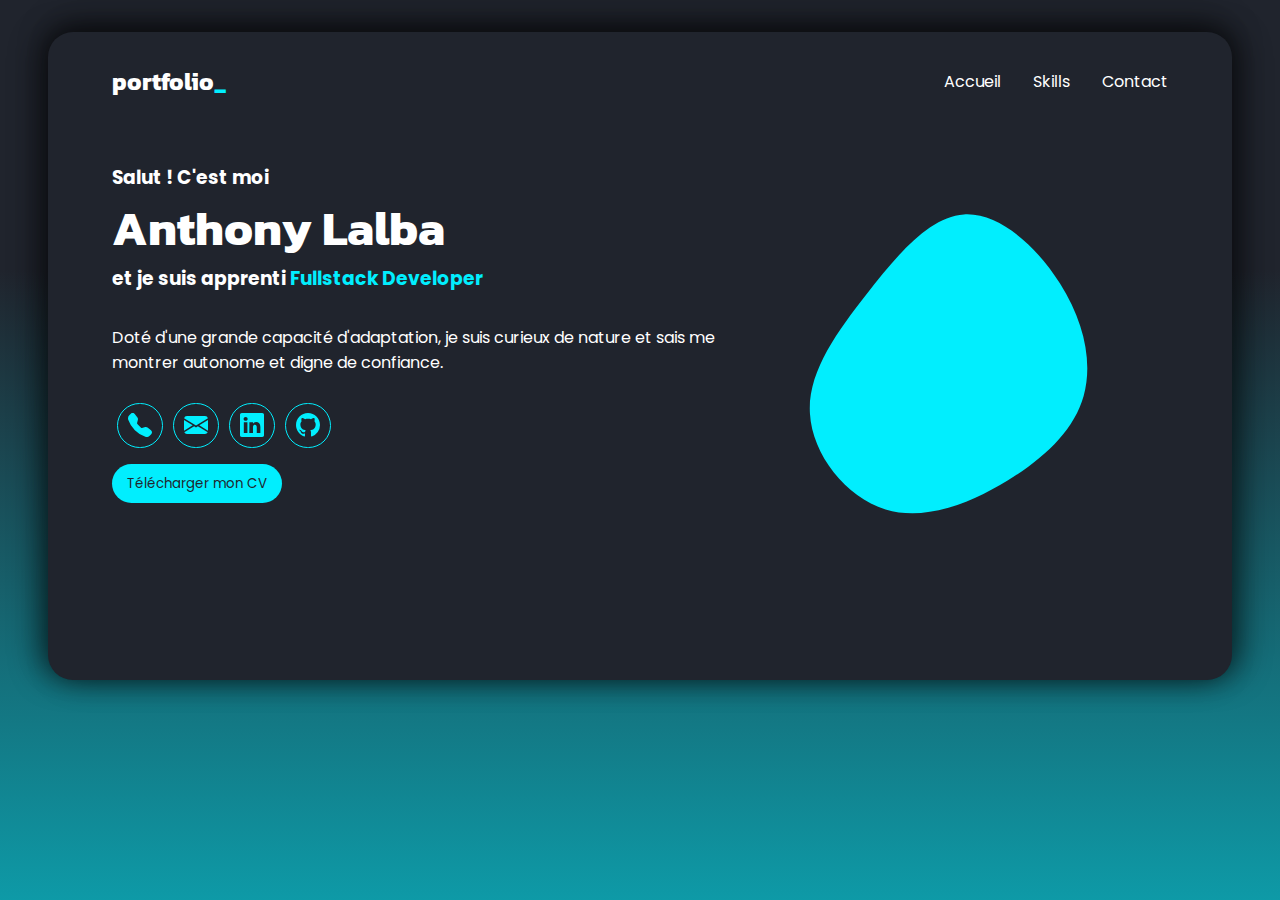
==== index.html @ c6c6afba "Suite" ====
<!DOCTYPE html>
<html lang="fr">

<head>
  <meta charset="utf-8" />
  <meta name="viewport" content="width=device-width, initial-scale=1, shrink-to-fit=no" />
  <title>Anthony Lalba</title>
  <meta name="keywords" content="Anthony Lalba, Limayrac, Web development">
  <meta name="description" content="Portfolio d'Anthony Lalba, étudiant à l'institut Limayrac et futur developpeur">
  <meta name="author" content="Anthony Lalba" />
  <link rel="icon" type="image/x-icon" href="assets/favicon.ico">
  <link rel="preconnect" href="https://fonts.googleapis.com">
  <link rel="preconnect" href="https://fonts.gstatic.com" crossorigin>
  <link href="https://fonts.googleapis.com/css2?family=Poppins&family=Kanit:wght@400;700" rel="stylesheet">
  <link rel="stylesheet" href="css/main-style.css">
  <link rel="stylesheet" href="css/header-style.css">
  <link rel="stylesheet" href="css/content-style.css">
  <script src="js/script.js"></script>
</head>

<body>

  <noscript>
    This page needs JavaScript to work properly.
  </noscript>

  <main>
    <header>
      <a href="index.html">
        <h2 class="header-title">portfolio</h2>
      </a>
      <ul class="header-list">
        <li id="accueil" class="header-list-item"><a href="#accueil">Accueil</a></li>
        <li id="skills" class="header-list-item"><a href="#skills">Skills</a></li>
        <li id="contact" class="header-list-item"><a href="#contact">Contact</a></li>
      </ul>
    </header>

    <section id="accueil">
      <div class="side-by-side-60-40">
        <div class="subsection1">
          <h3>Salut ! C'est moi</h3>
          <h1 class="fullname-title">Anthony Lalba</h1>
          <h3>et je suis apprenti <span class="primary">Fullstack Developer </span></h3>
          <p class="presentation-paragraph">Doté d'une grande capacité d'adaptation, je suis curieux de nature et sais
            me montrer autonome et digne de
            confiance.
          </p>
          <ul class="social-list">
            <li>
              <a href="tel:0670687172" class="social-item">
                <svg xmlns="http://www.w3.org/2000/svg" width="24" height="24" class="social-svg" viewBox="0 0 16 16">
                  <path
                    d="M1.885.511a1.745 1.745 0 0 1 2.61.163L6.29 2.98c.329.423.445.974.315 1.494l-.547 2.19a.678.678 0 0 0 .178.643l2.457 2.457a.678.678 0 0 0 .644.178l2.189-.547a1.745 1.745 0 0 1 1.494.315l2.306 1.794c.829.645.905 1.87.163 2.611l-1.034 1.034c-.74.74-1.846 1.065-2.877.702a18.634 18.634 0 0 1-7.01-4.42 18.634 18.634 0 0 1-4.42-7.009c-.362-1.03-.037-2.137.703-2.877L1.885.511z" />
                </svg>
                <span class="sr-only">Cliquez ici pour envoyer appeler le 06.70.68.71.72</span>
              </a>
            </li>
            <li>
              <a href="mailto:anthony.lalba@limayrac.fr" class="social-item">
                <svg xmlns="http://www.w3.org/2000/svg" width="24" height="24" class="social-svg" viewBox="0 0 16 16">
                  <path
                    d="M.05 3.555A2 2 0 0 1 2 2h12a2 2 0 0 1 1.95 1.555L8 8.414.05 3.555ZM0 4.697v7.104l5.803-3.558L0 4.697ZM6.761 8.83l-6.57 4.027A2 2 0 0 0 2 14h12a2 2 0 0 0 1.808-1.144l-6.57-4.027L8 9.586l-1.239-.757Zm3.436-.586L16 11.801V4.697l-5.803 3.546Z" />
                </svg>
                <span class="sr-only">Cliquez ici pour envoyer un mail à l'adresse anthony.lalba@limayrac.fr</span>
              </a>
            </li>
            <li>
              <a href="https://fr.linkedin.com/in/anthony-lalba-abb686230/en?trk=people-guest_people_search-card"
                target="_blank" class="social-item">
                <svg xmlns="http://www.w3.org/2000/svg" width="24" height="24" class="social-svg" viewBox="0 0 16 16">
                  <path
                    d="M0 1.146C0 .513.526 0 1.175 0h13.65C15.474 0 16 .513 16 1.146v13.708c0 .633-.526 1.146-1.175 1.146H1.175C.526 16 0 15.487 0 14.854V1.146zm4.943 12.248V6.169H2.542v7.225h2.401zm-1.2-8.212c.837 0 1.358-.554 1.358-1.248-.015-.709-.52-1.248-1.342-1.248-.822 0-1.359.54-1.359 1.248 0 .694.521 1.248 1.327 1.248h.016zm4.908 8.212V9.359c0-.216.016-.432.08-.586.173-.431.568-.878 1.232-.878.869 0 1.216.662 1.216 1.634v3.865h2.401V9.25c0-2.22-1.184-3.252-2.764-3.252-1.274 0-1.845.7-2.165 1.193v.025h-.016a5.54 5.54 0 0 1 .016-.025V6.169h-2.4c.03.678 0 7.225 0 7.225h2.4z" />
                </svg>
                <span class="sr-only">Cliquez ici pour acceder à mon compte linkedIn</span>
              </a>
            </li>
            <li>
              <a href="https://github.com/LalbaAnthony" target="_blank" class="social-item">
                <svg xmlns="http://www.w3.org/2000/svg" width="24" height="24" class="social-svg" viewBox="0 0 16 16">
                  <path
                    d="M8 0C3.58 0 0 3.58 0 8c0 3.54 2.29 6.53 5.47 7.59.4.07.55-.17.55-.38 0-.19-.01-.82-.01-1.49-2.01.37-2.53-.49-2.69-.94-.09-.23-.48-.94-.82-1.13-.28-.15-.68-.52-.01-.53.63-.01 1.08.58 1.23.82.72 1.21 1.87.87 2.33.66.07-.52.28-.87.51-1.07-1.78-.2-3.64-.89-3.64-3.95 0-.87.31-1.59.82-2.15-.08-.2-.36-1.02.08-2.12 0 0 .67-.21 2.2.82.64-.18 1.32-.27 2-.27.68 0 1.36.09 2 .27 1.53-1.04 2.2-.82 2.2-.82.44 1.1.16 1.92.08 2.12.51.56.82 1.27.82 2.15 0 3.07-1.87 3.75-3.65 3.95.29.25.54.73.54 1.48 0 1.07-.01 1.93-.01 2.2 0 .21.15.46.55.38A8.012 8.012 0 0 0 16 8c0-4.42-3.58-8-8-8z" />
                </svg>
                <span class="sr-only">Cliquez ici pour acceder à mon compte github</span>
              </a>
            </li>
          </ul>
          <a class="primary-button" href="#" target="_blank" download>
            Télécharger mon CV
            <span class="sr-only">Cliquez ici pour télécharger mon CV</span>
          </a>
        </div>
        <div class="subsection2">
          <!-- <img src="" alt="Me" /> -->
          <svg viewBox="0 0 200 200" xmlns="http://www.w3.org/2000/svg">
            <path class="wavy-background"
              d="M47.7,-41.8C59.1,-23.8,63.7,-4.1,59.1,12.4C54.5,28.8,40.5,42.1,22.6,53.1C4.6,64.2,-17.4,73,-36.5,67.2C-55.7,61.3,-71.9,40.7,-73,20.9C-74.2,1.1,-60.3,-18,-45.6,-36.8C-30.9,-55.6,-15.5,-74.1,1.3,-75.2C18.2,-76.3,36.3,-59.9,47.7,-41.8Z"
              transform="translate(100 100)" />
          </svg>
        </div>
      </div>
    </section>
  </main>

  <footer></footer>

</body>

</html>

<script>
  // document.addEventListener('DOMContentLoaded', function () { // wait for DOM content to be loaded to prevent event to be triggered
  //   const accueilItem = document.getElementById("accueil");
  //   accueilItem.addEventListener("click", function () { setPrimaryColor("#01eefe") });

  //   const skillsItem = document.getElementById("skills");
  //   skillsItem.addEventListener("click", function () { setPrimaryColor("#ba5a00") });

  //   const contactItem = document.getElementById("contact");
  //   contactItem.addEventListener("click", function () { setPrimaryColor("#3bba00") });
  // });
</script>
---- css/main-style.css ----
@charset "UTF-8";

:root {
  --primary: #01eefe;
  --dark: #20242D;
  --light: #ffffff;
}

/* * {
  box-shadow: 0 0 0 3px red;
} */

* {
  padding: 0;
  margin: 0;
  text-decoration: none;
  list-style-type: none;
}

body {
  font-family: Poppins, sans-serif;
  color: var(--light);
  background-color: var(--dark);
  background: linear-gradient(0deg, var(--primary) -50%, var(--dark) 70%);
  background-attachment: fixed;
  transition: all 0.5s;
}

h1, h2 {
  font-family: Kanit;
}

main {
  background-color: var(--dark);
  border-radius: 25px;
  box-shadow:
    /* top shadow */
    0px -10px 30px rgba(0, 0, 0, 0.4),
    /* right shadow */
    10px 0px 30px rgba(0, 0, 0, 0.4),
    /* left shadow */
    -10px 0px 30px rgba(0, 0, 0, 0.4);
}

/* DESKTOP */
@media (min-width: 768px) {
  main {
    margin: 2rem 3rem;
    padding: 2rem 4rem;
  }
}

/* MOBILE */
@media (max-width: 768px) {
  main {
    margin: 2rem 1rem;
    padding: 2rem 1.5rem;
  }
}

section {
  margin: 4rem 0;
}

.primary-button {
  color: var(--dark);
  background-color: var(--primary);
  border-radius: 25px;
  padding: 10px 15px;
  font-size: smaller;
  transition: all 0.2s;
}

.primary-button:hover {
  color: var(--primary);
  background-color: var(--dark);
  border: var(--primary) 1px solid;
} 

.poppins {
  font-family: Poppins !important;
}
.kanit {
  font-family: Kanit !important;
}

.primary {
  color: var(--primary);
}

.sr-only {
  position: absolute;
  width: 1px;
  height: 1px;
  padding: 0;
  margin: -1px;
  overflow: hidden;
  clip: rect(0, 0, 0, 0);
  border: 0;
}
---- css/header-style.css ----
@charset "UTF-8";

.header-title {
    color: var(--light);
}

.header-title:after {
    content: '_';
    color: var(--primary);
}

/* DESKTOP */
@media (min-width: 768px) {
  header {
    display: flex;
    justify-content: space-between;
  }
}

/* MOBILE */
@media (max-width: 768px) {
  header {
    display: block;
  }

  .header-list {
    margin: 0.5rem 0 0 0;
  }

}

.header-list {
  display: flex;
  align-items: center;
}

.header-list li:not(:first-child) {
  margin: 0 0 0 2rem;
}

.header-list-item>a {
  color: var(--light);
  display: block;
  transition: transform 0.3s;
}

.header-list-item>a:hover {
  color: var(--primary);
  transform: translateX(-5px);
}
---- css/content-style.css ----
@charset "UTF-8";

/* DESKTOP */
@media (min-width: 768px) {
    .side-by-side-60-40 {
        display: grid;
        /* 3:2 for 60/40 ratio */
        grid-template-columns: 3fr 2fr;
        gap: 20px;
    }
}

/* MOBILE */
@media (max-width: 768px) {
    .side-by-side-60-40 {
        display: flex;
        flex-direction: column;
    }

    .side-by-side-60-40>.subsection1 {
        order: 2
    }

    .side-by-side-60-40>.subsection2 {
        order: 1
    }
}

.fullname-title {
    font-size: 300%;
}

.presentation-paragraph {
    padding: 2rem 0;
}

.social-list {
    padding: 0 0 2rem 0;
    display: flex;
}

.social-item {
    border: var(--primary) 1px solid;
    border-radius: 25px;
    padding: 10px;
    margin: 0 5px;
    transition: all 0.3s;
}

.social-item:hover {
    padding: 12px;
}

.social-svg {
    transform: translateY(6px);
    fill: var(--primary);
}

.wavy-background {
    fill: var(--primary);
}
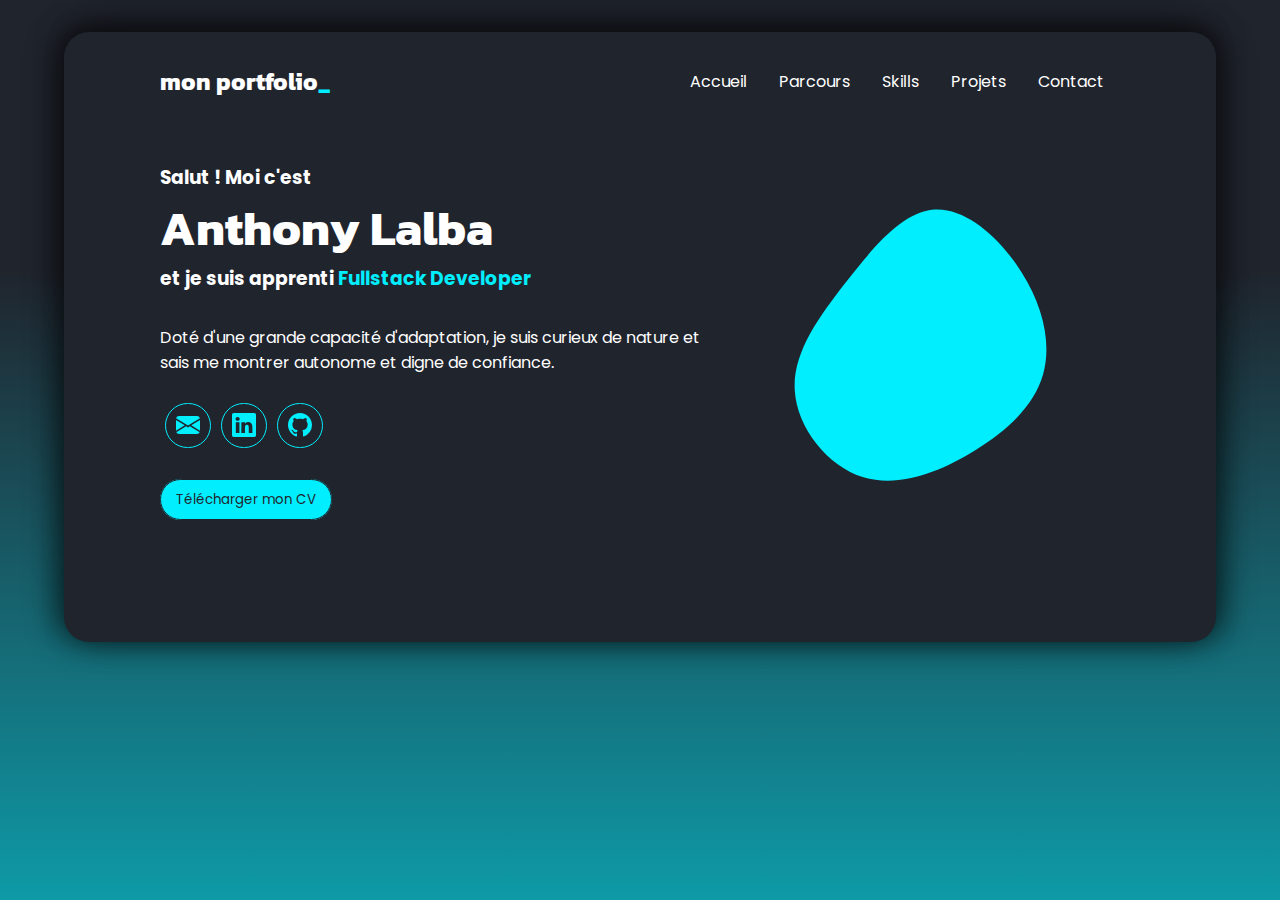
==== commit 6147c15f: "Remnaming all file now i feel better" ====
--- a/index.html
+++ b/index.html
@@ -12,10 +12,9 @@
   <link rel="preconnect" href="https://fonts.googleapis.com">
   <link rel="preconnect" href="https://fonts.gstatic.com" crossorigin>
   <link href="https://fonts.googleapis.com/css2?family=Poppins&family=Kanit:wght@400;700" rel="stylesheet">
-  <link rel="stylesheet" href="css/main-style.css">
-  <link rel="stylesheet" href="css/header-style.css">
-  <link rel="stylesheet" href="css/content-style.css">
-  <script src="js/script.js"></script>
+  <link rel="stylesheet" href="css/main.css">
+  <link rel="stylesheet" href="css/components/header-component.css">
+  <link rel="stylesheet" href="css/pages/accueil-page.css">
 </head>
 
 <body>
@@ -27,19 +26,21 @@
   <main>
     <header>
       <a href="index.html">
-        <h2 class="header-title">portfolio</h2>
+        <h2 class="header-title">mon portfolio</h2>
       </a>
       <ul class="header-list">
-        <li id="accueil" class="header-list-item"><a href="#accueil">Accueil</a></li>
-        <li id="skills" class="header-list-item"><a href="#skills">Skills</a></li>
-        <li id="contact" class="header-list-item"><a href="#contact">Contact</a></li>
+        <li class="header-list-item"><a href="index.html">Accueil</a></li>
+        <li class="header-list-item"><a href="parcours.html">Parcours</a></li>
+        <li class="header-list-item"><a href="skills.html">Skills</a></li>
+        <li class="header-list-item"><a href="projets.html">Projets</a></li>
+        <li class="header-list-item"><a href="contact.html">Contact</a></li>
       </ul>
     </header>
 
-    <section id="accueil">
+    <section>
       <div class="side-by-side-60-40">
         <div class="subsection1">
-          <h3>Salut ! C'est moi</h3>
+          <h3>Salut ! Moi c'est</h3>
           <h1 class="fullname-title">Anthony Lalba</h1>
           <h3>et je suis apprenti <span class="primary">Fullstack Developer </span></h3>
           <p class="presentation-paragraph">Doté d'une grande capacité d'adaptation, je suis curieux de nature et sais
@@ -47,15 +48,6 @@
             confiance.
           </p>
           <ul class="social-list">
-            <li>
-              <a href="tel:0670687172" class="social-item">
-                <svg xmlns="http://www.w3.org/2000/svg" width="24" height="24" class="social-svg" viewBox="0 0 16 16">
-                  <path
-                    d="M1.885.511a1.745 1.745 0 0 1 2.61.163L6.29 2.98c.329.423.445.974.315 1.494l-.547 2.19a.678.678 0 0 0 .178.643l2.457 2.457a.678.678 0 0 0 .644.178l2.189-.547a1.745 1.745 0 0 1 1.494.315l2.306 1.794c.829.645.905 1.87.163 2.611l-1.034 1.034c-.74.74-1.846 1.065-2.877.702a18.634 18.634 0 0 1-7.01-4.42 18.634 18.634 0 0 1-4.42-7.009c-.362-1.03-.037-2.137.703-2.877L1.885.511z" />
-                </svg>
-                <span class="sr-only">Cliquez ici pour envoyer appeler le 06.70.68.71.72</span>
-              </a>
-            </li>
             <li>
               <a href="mailto:anthony.lalba@limayrac.fr" class="social-item">
                 <svg xmlns="http://www.w3.org/2000/svg" width="24" height="24" class="social-svg" viewBox="0 0 16 16">
@@ -85,7 +77,7 @@
               </a>
             </li>
           </ul>
-          <a class="primary-button" href="#" target="_blank" download>
+          <a class="primary-button" href="/" .html target="_blank" download>
             Télécharger mon CV
             <span class="sr-only">Cliquez ici pour télécharger mon CV</span>
           </a>
@@ -102,21 +94,6 @@
     </section>
   </main>
 
-  <footer></footer>
-
 </body>
 
-</html>
-
-<script>
-  // document.addEventListener('DOMContentLoaded', function () { // wait for DOM content to be loaded to prevent event to be triggered
-  //   const accueilItem = document.getElementById("accueil");
-  //   accueilItem.addEventListener("click", function () { setPrimaryColor("#01eefe") });
-
-  //   const skillsItem = document.getElementById("skills");
-  //   skillsItem.addEventListener("click", function () { setPrimaryColor("#ba5a00") });
-
-  //   const contactItem = document.getElementById("contact");
-  //   contactItem.addEventListener("click", function () { setPrimaryColor("#3bba00") });
-  // });
-</script>+</html>--- a/css/main.css
+++ b/css/main.css
@@ -0,0 +1,137 @@
+@charset "UTF-8";
+
+:root {
+  --primary: #01eefe;
+  --dark: #20242D;
+  --light: #ffffff;
+}
+
+/* * {
+  box-shadow: 0 0 0 3px red;
+} */
+
+* {
+  padding: 0;
+  margin: 0;
+  text-decoration: none;
+  list-style-type: none;
+}
+
+/* Code for Firefox */
+::-moz-selection {
+  color: var(--dark);
+  background: var(--light);
+}
+
+::selection {
+  color: var(--dark);
+  background: var(--light);
+}
+
+body {
+  font-family: Poppins, sans-serif;
+  color: var(--light);
+  background-color: var(--dark);
+  background: linear-gradient(0deg, var(--primary) -50%, var(--dark) 70%);
+  background-attachment: fixed;
+}
+
+h1,
+h2 {
+  font-family: Kanit;
+}
+
+main {
+  background-color: var(--dark);
+  border-radius: 25px;
+  box-shadow:
+    /* top shadow */
+    0px -10px 30px rgba(0, 0, 0, 0.4),
+    /* right shadow */
+    10px 0px 30px rgba(0, 0, 0, 0.4),
+    /* left shadow */
+    -10px 0px 30px rgba(0, 0, 0, 0.4);
+}
+
+/* DESKTOP */
+@media (min-width: 1024px) {
+  main {
+    margin: 2rem 4rem;
+    padding: 2rem 6rem;
+  }
+}
+
+/* TABLET */
+@media (min-width: 768px) and (max-width: 1023px) {
+  main {
+    margin: 2rem 2rem;
+    padding: 2rem 3rem;
+  }
+}
+
+/* MOBILE */
+@media (max-width: 767px) {
+  main {
+    margin: 2rem 1rem;
+    padding: 2rem 1.5rem;
+  }
+}
+
+section {
+  margin: 4rem 0;
+}
+
+.main-title {
+  text-align: center;
+  margin: 0 0 2rem 0;
+  font-size: x-large;
+  font-family: Poppins !important;
+}
+
+.primary-button {
+  color: var(--dark);
+  background-color: var(--primary);
+  border: var(--dark) 1px solid;
+  border-radius: 25px;
+  padding: 10px 15px;
+  font-size: smaller;
+  transition: all 0.2s;
+}
+
+.primary-button:hover {
+  color: var(--primary);
+  background-color: var(--dark);
+  border: var(--primary) 1px solid;
+}
+
+.poppins {
+  font-family: Poppins !important;
+}
+
+.kanit {
+  font-family: Kanit !important;
+}
+
+.primary {
+  color: var(--primary);
+}
+
+.pill {
+  background-color: var(--primary);
+  color: white;
+  padding: 0 5px;
+  border-radius: 25px;
+  text-align: center;
+  font-size: small;
+}
+
+.sr-only {
+  position: absolute;
+  width: 1px;
+  height: 1px;
+  padding: 0;
+  margin: -1px;
+  overflow: hidden;
+  clip: rect(0, 0, 0, 0);
+  border: 0;
+}--- a/css/components/header-component.css
+++ b/css/components/header-component.css
@@ -0,0 +1,50 @@
+@charset "UTF-8";
+
+.header-title {
+  color: var(--light);
+}
+
+.header-title:after {
+  content: '_';
+  color: var(--primary);
+}
+
+/* DESKTOP */
+@media (min-width: 768px) {
+  header {
+    display: flex;
+    justify-content: space-between;
+  }
+}
+
+/* MOBILE */
+@media (max-width: 768px) {
+  header {
+    display: block;
+  }
+
+  .header-list {
+    margin: 0.5rem 0 0 0;
+    flex-wrap: wrap;
+  }
+}
+
+.header-list {
+  display: flex;
+  align-items: center;
+}
+
+.header-list>li {
+  margin: 0 1rem;
+}
+
+.header-list-item>a {
+  color: var(--light);
+  display: block;
+  transition: transform 0.3s;
+}
+
+.header-list-item>a:hover {
+  color: var(--primary);
+  transform: translateX(-5px);
+}--- a/css/pages/accueil-page.css
+++ b/css/pages/accueil-page.css
@@ -0,0 +1,64 @@
+@charset "UTF-8";
+
+/* DESKTOP */
+@media (min-width: 768px) {
+    .side-by-side-60-40 {
+        display: grid;
+        /* 3:2 for 60/40 ratio */
+        grid-template-columns: 3fr 2fr;
+        gap: 20px;
+    }
+}
+
+/* MOBILE */
+@media (max-width: 768px) {
+    .side-by-side-60-40 {
+        display: flex;
+        flex-direction: column;
+    }
+
+    .side-by-side-60-40>.subsection1 {
+        order: 2;
+    }
+
+    .side-by-side-60-40>.subsection2 {
+        order: 1;
+        width: 50%;
+        margin: 0 auto 1rem auto;
+    }
+}
+
+.fullname-title {
+    font-size: 300%;
+}
+
+.presentation-paragraph {
+    margin: 2rem 0;
+}
+
+.social-list {
+    padding: 0 0 3rem 0;
+    display: flex;
+    align-items: center;
+}
+
+.social-item {
+    border: var(--primary) 1px solid;
+    border-radius: 25px;
+    padding: 10px;
+    margin: 0 5px;
+    transition: all 0.3s;
+}
+
+.social-item:hover {
+    padding: 12px;
+}
+
+.social-svg {
+    transform: translateY(6px);
+    fill: var(--primary);
+}
+
+.wavy-background {
+    fill: var(--primary);
+}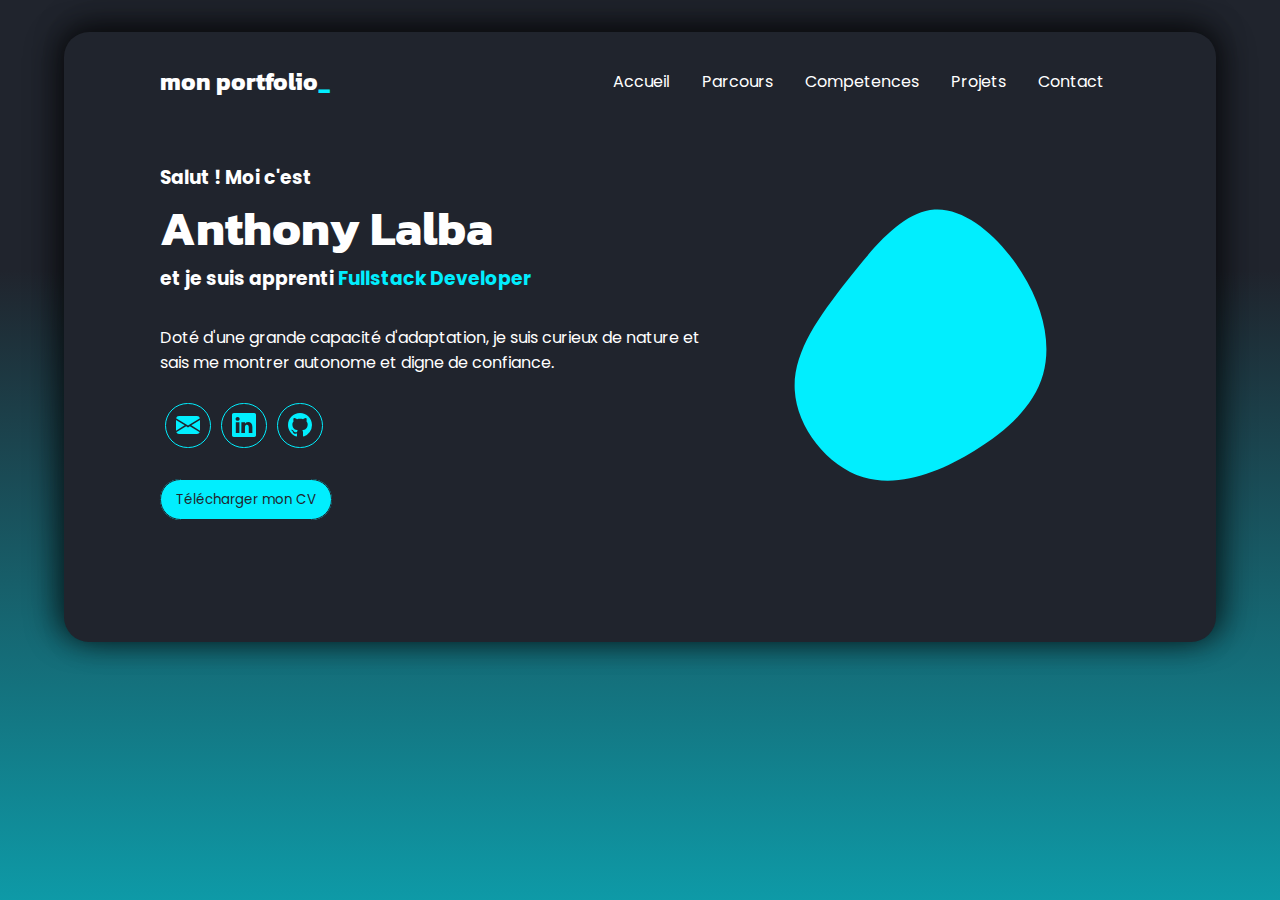
==== commit 65c0b666: "Replace skills by competences + Misc" ====
--- a/index.html
+++ b/index.html
@@ -31,7 +31,7 @@
       <ul class="header-list">
         <li class="header-list-item"><a href="index.html">Accueil</a></li>
         <li class="header-list-item"><a href="parcours.html">Parcours</a></li>
-        <li class="header-list-item"><a href="skills.html">Skills</a></li>
+        <li class="header-list-item"><a href="competences.html">Competences</a></li>
         <li class="header-list-item"><a href="projets.html">Projets</a></li>
         <li class="header-list-item"><a href="contact.html">Contact</a></li>
       </ul>
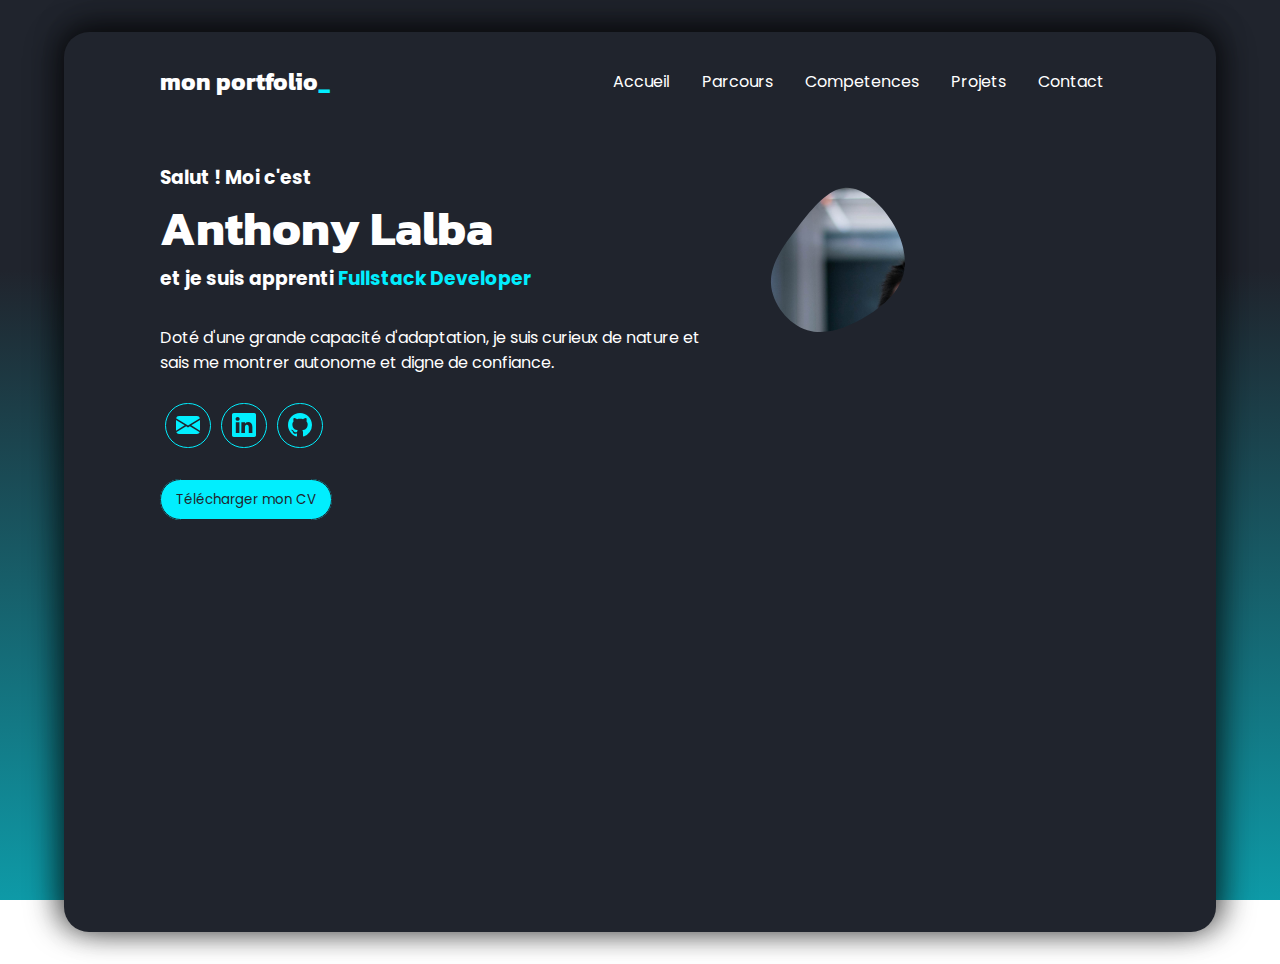
==== commit 54e977d2: "Improve portefolio" ====
--- a/index.html
+++ b/index.html
@@ -20,78 +20,79 @@
 <body>
 
   <noscript>
-    This page needs JavaScript to work properly.
+    <p>Cette page a besoin de JavaScript pour fonctionner normalement 😉</p>
   </noscript>
 
   <main>
     <header>
-      <a href="index.html">
+      <a href="index">
         <h2 class="header-title">mon portfolio</h2>
       </a>
       <ul class="header-list">
-        <li class="header-list-item"><a href="index.html">Accueil</a></li>
-        <li class="header-list-item"><a href="parcours.html">Parcours</a></li>
-        <li class="header-list-item"><a href="competences.html">Competences</a></li>
-        <li class="header-list-item"><a href="projets.html">Projets</a></li>
-        <li class="header-list-item"><a href="contact.html">Contact</a></li>
+        <li class="header-list-item selected"><a href="index">Accueil</a></li>
+        <li class="header-list-item"><a href="parcours">Parcours</a></li>
+        <li class="header-list-item"><a href="competences">Competences</a></li>
+        <li class="header-list-item"><a href="projets">Projets</a></li>
+        <li class="header-list-item"><a href="contact">Contact</a></li>
       </ul>
     </header>
 
-    <section>
-      <div class="side-by-side-60-40">
-        <div class="subsection1">
-          <h3>Salut ! Moi c'est</h3>
-          <h1 class="fullname-title">Anthony Lalba</h1>
-          <h3>et je suis apprenti <span class="primary">Fullstack Developer </span></h3>
-          <p class="presentation-paragraph">Doté d'une grande capacité d'adaptation, je suis curieux de nature et sais
-            me montrer autonome et digne de
-            confiance.
-          </p>
-          <ul class="social-list">
-            <li>
-              <a href="mailto:anthony.lalba@limayrac.fr" class="social-item">
-                <svg xmlns="http://www.w3.org/2000/svg" width="24" height="24" class="social-svg" viewBox="0 0 16 16">
-                  <path
-                    d="M.05 3.555A2 2 0 0 1 2 2h12a2 2 0 0 1 1.95 1.555L8 8.414.05 3.555ZM0 4.697v7.104l5.803-3.558L0 4.697ZM6.761 8.83l-6.57 4.027A2 2 0 0 0 2 14h12a2 2 0 0 0 1.808-1.144l-6.57-4.027L8 9.586l-1.239-.757Zm3.436-.586L16 11.801V4.697l-5.803 3.546Z" />
-                </svg>
-                <span class="sr-only">Cliquez ici pour envoyer un mail à l'adresse anthony.lalba@limayrac.fr</span>
-              </a>
-            </li>
-            <li>
-              <a href="https://fr.linkedin.com/in/anthony-lalba-abb686230/en?trk=people-guest_people_search-card"
-                target="_blank" class="social-item">
-                <svg xmlns="http://www.w3.org/2000/svg" width="24" height="24" class="social-svg" viewBox="0 0 16 16">
-                  <path
-                    d="M0 1.146C0 .513.526 0 1.175 0h13.65C15.474 0 16 .513 16 1.146v13.708c0 .633-.526 1.146-1.175 1.146H1.175C.526 16 0 15.487 0 14.854V1.146zm4.943 12.248V6.169H2.542v7.225h2.401zm-1.2-8.212c.837 0 1.358-.554 1.358-1.248-.015-.709-.52-1.248-1.342-1.248-.822 0-1.359.54-1.359 1.248 0 .694.521 1.248 1.327 1.248h.016zm4.908 8.212V9.359c0-.216.016-.432.08-.586.173-.431.568-.878 1.232-.878.869 0 1.216.662 1.216 1.634v3.865h2.401V9.25c0-2.22-1.184-3.252-2.764-3.252-1.274 0-1.845.7-2.165 1.193v.025h-.016a5.54 5.54 0 0 1 .016-.025V6.169h-2.4c.03.678 0 7.225 0 7.225h2.4z" />
-                </svg>
-                <span class="sr-only">Cliquez ici pour acceder à mon compte linkedIn</span>
-              </a>
-            </li>
-            <li>
-              <a href="https://github.com/LalbaAnthony" target="_blank" class="social-item">
-                <svg xmlns="http://www.w3.org/2000/svg" width="24" height="24" class="social-svg" viewBox="0 0 16 16">
-                  <path
-                    d="M8 0C3.58 0 0 3.58 0 8c0 3.54 2.29 6.53 5.47 7.59.4.07.55-.17.55-.38 0-.19-.01-.82-.01-1.49-2.01.37-2.53-.49-2.69-.94-.09-.23-.48-.94-.82-1.13-.28-.15-.68-.52-.01-.53.63-.01 1.08.58 1.23.82.72 1.21 1.87.87 2.33.66.07-.52.28-.87.51-1.07-1.78-.2-3.64-.89-3.64-3.95 0-.87.31-1.59.82-2.15-.08-.2-.36-1.02.08-2.12 0 0 .67-.21 2.2.82.64-.18 1.32-.27 2-.27.68 0 1.36.09 2 .27 1.53-1.04 2.2-.82 2.2-.82.44 1.1.16 1.92.08 2.12.51.56.82 1.27.82 2.15 0 3.07-1.87 3.75-3.65 3.95.29.25.54.73.54 1.48 0 1.07-.01 1.93-.01 2.2 0 .21.15.46.55.38A8.012 8.012 0 0 0 16 8c0-4.42-3.58-8-8-8z" />
-                </svg>
-                <span class="sr-only">Cliquez ici pour acceder à mon compte github</span>
-              </a>
-            </li>
-          </ul>
-          <a class="primary-button" href="/" .html target="_blank" download>
-            Télécharger mon CV
-            <span class="sr-only">Cliquez ici pour télécharger mon CV</span>
-          </a>
-        </div>
-        <div class="subsection2">
-          <!-- <img src="" alt="Me" /> -->
-          <svg viewBox="0 0 200 200" xmlns="http://www.w3.org/2000/svg">
-            <path class="wavy-background"
+    <div class="side-by-side-60-40">
+      <section class="subsection1">
+        <h3>Salut ! Moi c'est</h3>
+        <h1 class="fullname-title">Anthony Lalba</h1>
+        <h3>et je suis apprenti <span class="primary">Fullstack Developer </span></h3>
+        <p class="sr-only">Salut ! Moi c'est Anthony Lalba et je suis apprenti fullstack developer</p>
+        <p class="presentation-paragraph">Doté d'une grande capacité d'adaptation, je suis curieux de nature et sais
+          me montrer autonome et digne de
+          confiance.
+        </p>
+        <ul class="social-list">
+          <li>
+            <a href="mailto:anthony.lalba@limayrac.fr" class="social-item">
+              <svg xmlns="http://www.w3.org/2000/svg" width="24" height="24" class="social-svg" viewBox="0 0 16 16">
+                <path
+                  d="M.05 3.555A2 2 0 0 1 2 2h12a2 2 0 0 1 1.95 1.555L8 8.414.05 3.555ZM0 4.697v7.104l5.803-3.558L0 4.697ZM6.761 8.83l-6.57 4.027A2 2 0 0 0 2 14h12a2 2 0 0 0 1.808-1.144l-6.57-4.027L8 9.586l-1.239-.757Zm3.436-.586L16 11.801V4.697l-5.803 3.546Z" />
+              </svg>
+              <span class="sr-only">Cliquez ici pour envoyer un mail à l'adresse anthony.lalba@limayrac.fr</span>
+            </a>
+          </li>
+          <li>
+            <a href="https://fr.linkedin.com/in/anthony-lalba-abb686230/en?trk=people-guest_people_search-card"
+              target="_blank" class="social-item">
+              <svg xmlns="http://www.w3.org/2000/svg" width="24" height="24" class="social-svg" viewBox="0 0 16 16">
+                <path
+                  d="M0 1.146C0 .513.526 0 1.175 0h13.65C15.474 0 16 .513 16 1.146v13.708c0 .633-.526 1.146-1.175 1.146H1.175C.526 16 0 15.487 0 14.854V1.146zm4.943 12.248V6.169H2.542v7.225h2.401zm-1.2-8.212c.837 0 1.358-.554 1.358-1.248-.015-.709-.52-1.248-1.342-1.248-.822 0-1.359.54-1.359 1.248 0 .694.521 1.248 1.327 1.248h.016zm4.908 8.212V9.359c0-.216.016-.432.08-.586.173-.431.568-.878 1.232-.878.869 0 1.216.662 1.216 1.634v3.865h2.401V9.25c0-2.22-1.184-3.252-2.764-3.252-1.274 0-1.845.7-2.165 1.193v.025h-.016a5.54 5.54 0 0 1 .016-.025V6.169h-2.4c.03.678 0 7.225 0 7.225h2.4z" />
+              </svg>
+              <span class="sr-only">Cliquez ici pour acceder à mon compte linkedIn</span>
+            </a>
+          </li>
+          <li>
+            <a href="https://github.com/LalbaAnthony" target="_blank" class="social-item">
+              <svg xmlns="http://www.w3.org/2000/svg" width="24" height="24" class="social-svg" viewBox="0 0 16 16">
+                <path
+                  d="M8 0C3.58 0 0 3.58 0 8c0 3.54 2.29 6.53 5.47 7.59.4.07.55-.17.55-.38 0-.19-.01-.82-.01-1.49-2.01.37-2.53-.49-2.69-.94-.09-.23-.48-.94-.82-1.13-.28-.15-.68-.52-.01-.53.63-.01 1.08.58 1.23.82.72 1.21 1.87.87 2.33.66.07-.52.28-.87.51-1.07-1.78-.2-3.64-.89-3.64-3.95 0-.87.31-1.59.82-2.15-.08-.2-.36-1.02.08-2.12 0 0 .67-.21 2.2.82.64-.18 1.32-.27 2-.27.68 0 1.36.09 2 .27 1.53-1.04 2.2-.82 2.2-.82.44 1.1.16 1.92.08 2.12.51.56.82 1.27.82 2.15 0 3.07-1.87 3.75-3.65 3.95.29.25.54.73.54 1.48 0 1.07-.01 1.93-.01 2.2 0 .21.15.46.55.38A8.012 8.012 0 0 0 16 8c0-4.42-3.58-8-8-8z" />
+              </svg>
+              <span class="sr-only">Cliquez ici pour acceder à mon compte github</span>
+            </a>
+          </li>
+        </ul>
+        <a class="primary-button" href="assets/files/Anthony LALBA - CV.pdf" target="_blank" download>
+          Télécharger mon CV
+          <span class="sr-only">Cliquez ici pour télécharger mon CV</span>
+        </a>
+      </section>
+      <section class="subsection2">
+        <img src="assets/images/me.jpg" alt="Photo de moi" class="me-picture" />
+        <svg width="0" height="0">
+          <clipPath id="custom-clip-path">
+            <path
               d="M47.7,-41.8C59.1,-23.8,63.7,-4.1,59.1,12.4C54.5,28.8,40.5,42.1,22.6,53.1C4.6,64.2,-17.4,73,-36.5,67.2C-55.7,61.3,-71.9,40.7,-73,20.9C-74.2,1.1,-60.3,-18,-45.6,-36.8C-30.9,-55.6,-15.5,-74.1,1.3,-75.2C18.2,-76.3,36.3,-59.9,47.7,-41.8Z"
               transform="translate(100 100)" />
-          </svg>
-        </div>
-      </div>
-    </section>
+          </clipPath>
+        </svg>
+      </section>
+    </div>
   </main>
 
 </body>
--- a/css/main.css
+++ b/css/main.css
@@ -10,10 +10,17 @@
   box-shadow: 0 0 0 3px red;
 } */
 
-* {
+*,
+*::before,
+*::after {
   padding: 0;
   margin: 0;
   text-decoration: none;
+  box-sizing: border-box;
+}
+
+ul,
+ol {
   list-style-type: none;
 }
 
@@ -44,15 +51,16 @@
 main {
   background-color: var(--dark);
   border-radius: 25px;
+  min-height: 100vh;
   box-shadow:
-    /* top shadow */
+  /* top shadow */
     0px -10px 30px rgba(0, 0, 0, 0.4),
     /* right shadow */
     10px 0px 30px rgba(0, 0, 0, 0.4),
     /* left shadow */
     -10px 0px 30px rgba(0, 0, 0, 0.4);
-}
-
+  }
+  
 /* DESKTOP */
 @media (min-width: 1024px) {
   main {
@@ -72,8 +80,8 @@
 /* MOBILE */
 @media (max-width: 767px) {
   main {
-    margin: 2rem 1rem;
-    padding: 2rem 1.5rem;
+    margin: 1rem 0.5rem;
+    padding: 2rem 1rem;
   }
 }
 
@@ -83,9 +91,33 @@
 
 .main-title {
   text-align: center;
-  margin: 0 0 2rem 0;
+  margin: 0 0 4rem 0;
   font-size: x-large;
   font-family: Poppins !important;
+}
+
+.main-title:after {
+  content: "";
+  display: block;
+  width: 100px;
+  height: 5px;
+  background-color: var(--primary);
+  margin: 0.5rem auto;
+  opacity: 1;
+  animation-name: slideAndOpacity;
+  animation-duration: 0.3s;
+}
+
+@keyframes slideAndOpacity {
+  0% {
+    opacity: 0;
+    transform: translateX(-100px);
+  }
+
+  100% {
+    opacity: 1;
+    transform: translateX(0px);
+  }
 }
 
 .primary-button {
@@ -102,6 +134,12 @@
   color: var(--primary);
   background-color: var(--dark);
   border: var(--primary) 1px solid;
+}
+
+a.link {
+  color: var(--primary);
+  cursor: pointer;
+  transition: all 0.3s;
 }
 
 .poppins {
--- a/css/pages/accueil-page.css
+++ b/css/pages/accueil-page.css
@@ -24,8 +24,13 @@
     .side-by-side-60-40>.subsection2 {
         order: 1;
         width: 50%;
-        margin: 0 auto 1rem auto;
+        margin: auto;
     }
+}
+
+.side-by-side-60-40>.subsection2 {
+    display: flex;
+    justify-content: center;
 }
 
 .fullname-title {
@@ -47,7 +52,7 @@
     border-radius: 25px;
     padding: 10px;
     margin: 0 5px;
-    transition: all 0.3s;
+    transition: ease-in-out 0.2s;
 }
 
 .social-item:hover {
@@ -59,6 +64,12 @@
     fill: var(--primary);
 }
 
-.wavy-background {
-    fill: var(--primary);
+.me-picture {
+    width: 100%;
+    height: auto;
+    clip-path: url(#custom-clip-path);
+}
+
+#custom-clip-path {
+    /* ... */
 }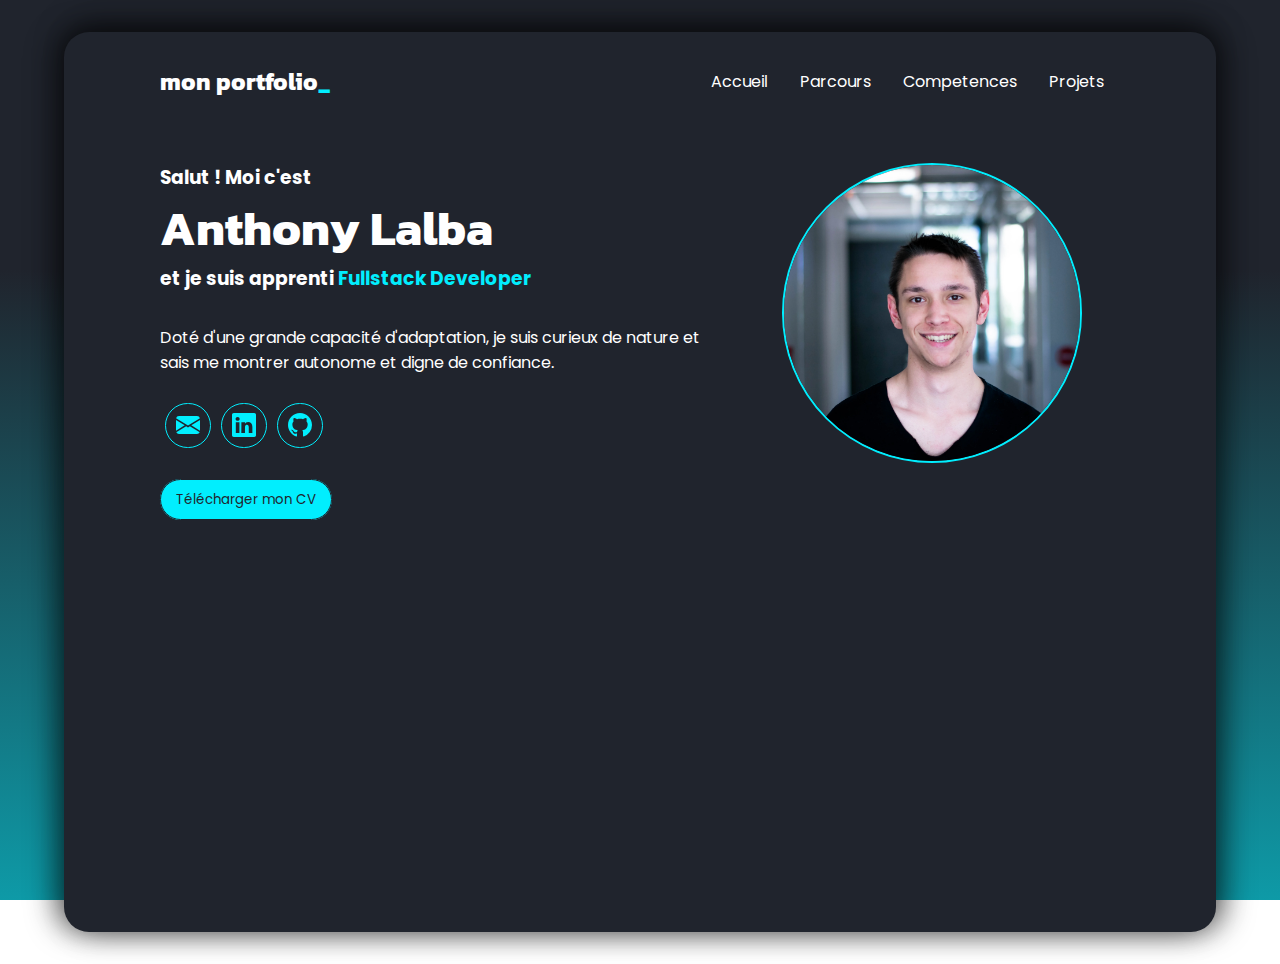
==== commit 697a5c50: "MEL" ====
--- a/index.html
+++ b/index.html
@@ -33,7 +33,7 @@
         <li class="header-list-item"><a href="parcours">Parcours</a></li>
         <li class="header-list-item"><a href="competences">Competences</a></li>
         <li class="header-list-item"><a href="projets">Projets</a></li>
-        <li class="header-list-item"><a href="contact">Contact</a></li>
+        <!-- <li class="header-list-item"><a href="contact">Contact</a></li> -->
       </ul>
     </header>
 
@@ -83,14 +83,7 @@
         </a>
       </section>
       <section class="subsection2">
-        <img src="assets/images/me.jpg" alt="Photo de moi" class="me-picture" />
-        <svg width="0" height="0">
-          <clipPath id="custom-clip-path">
-            <path
-              d="M47.7,-41.8C59.1,-23.8,63.7,-4.1,59.1,12.4C54.5,28.8,40.5,42.1,22.6,53.1C4.6,64.2,-17.4,73,-36.5,67.2C-55.7,61.3,-71.9,40.7,-73,20.9C-74.2,1.1,-60.3,-18,-45.6,-36.8C-30.9,-55.6,-15.5,-74.1,1.3,-75.2C18.2,-76.3,36.3,-59.9,47.7,-41.8Z"
-              transform="translate(100 100)" />
-          </clipPath>
-        </svg>
+        <img src="assets/images/me.webp" alt="Photo de moi" class="me-picture" width="300" height="300">
       </section>
     </div>
   </main>
--- a/css/pages/accueil-page.css
+++ b/css/pages/accueil-page.css
@@ -23,8 +23,7 @@
 
     .side-by-side-60-40>.subsection2 {
         order: 1;
-        width: 50%;
-        margin: auto;
+        margin: 3rem auto auto auto;
     }
 }
 
@@ -65,11 +64,31 @@
 }
 
 .me-picture {
-    width: 100%;
-    height: auto;
-    clip-path: url(#custom-clip-path);
+    display: inline-block;
+    border-radius: 50%;
+    border: var(--primary) 2px solid;
 }
 
-#custom-clip-path {
-    /* ... */
+/* DESKTOP */
+@media (min-width: 1024px) {
+    .me-picture {
+        width: 300px;
+        height: 300px;
+    }
+}
+
+/* TABLET */
+@media (min-width: 768px) and (max-width: 1023px) {
+    .me-picture {
+        width: 225px;
+        height: 225px;
+    }
+}
+
+/* MOBILE */
+@media (max-width: 767px) {
+    .me-picture {
+        width: 175px;
+        height: 175px;
+    }
 }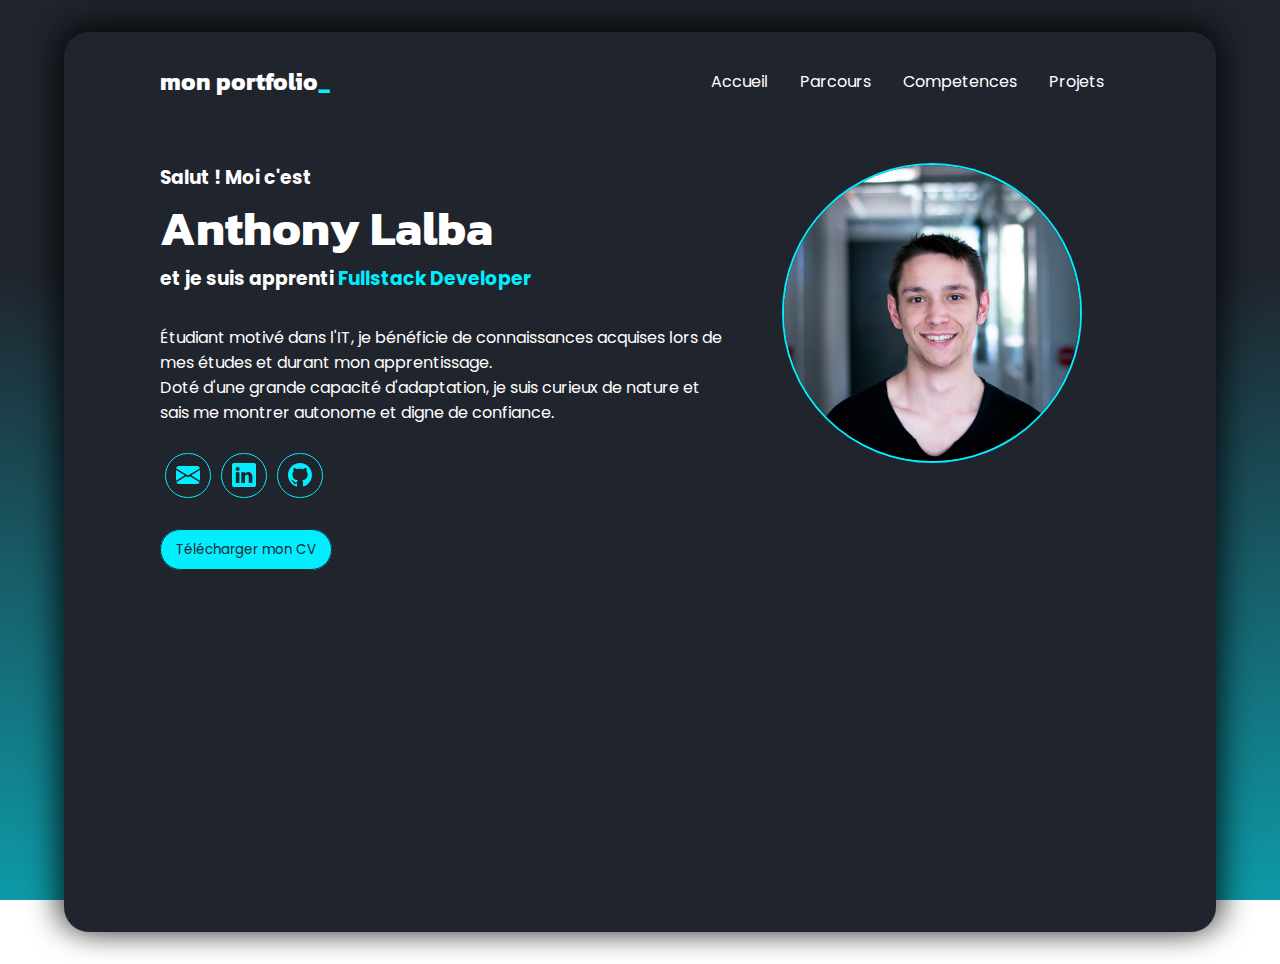
==== commit 7c167d6a: "Update pres p" ====
--- a/index.html
+++ b/index.html
@@ -43,9 +43,10 @@
         <h1 class="fullname-title">Anthony Lalba</h1>
         <h3>et je suis apprenti <span class="primary">Fullstack Developer </span></h3>
         <p class="sr-only">Salut ! Moi c'est Anthony Lalba et je suis apprenti fullstack developer</p>
-        <p class="presentation-paragraph">Doté d'une grande capacité d'adaptation, je suis curieux de nature et sais
-          me montrer autonome et digne de
-          confiance.
+        <p class="presentation-paragraph">Étudiant motivé dans l'IT, je bénéficie de connaissances acquises lors de mes
+          études et durant mon apprentissage.<br>
+          Doté d'une grande capacité d'adaptation, je suis curieux de nature et sais me
+          montrer autonome et digne de confiance.
         </p>
         <ul class="social-list">
           <li>
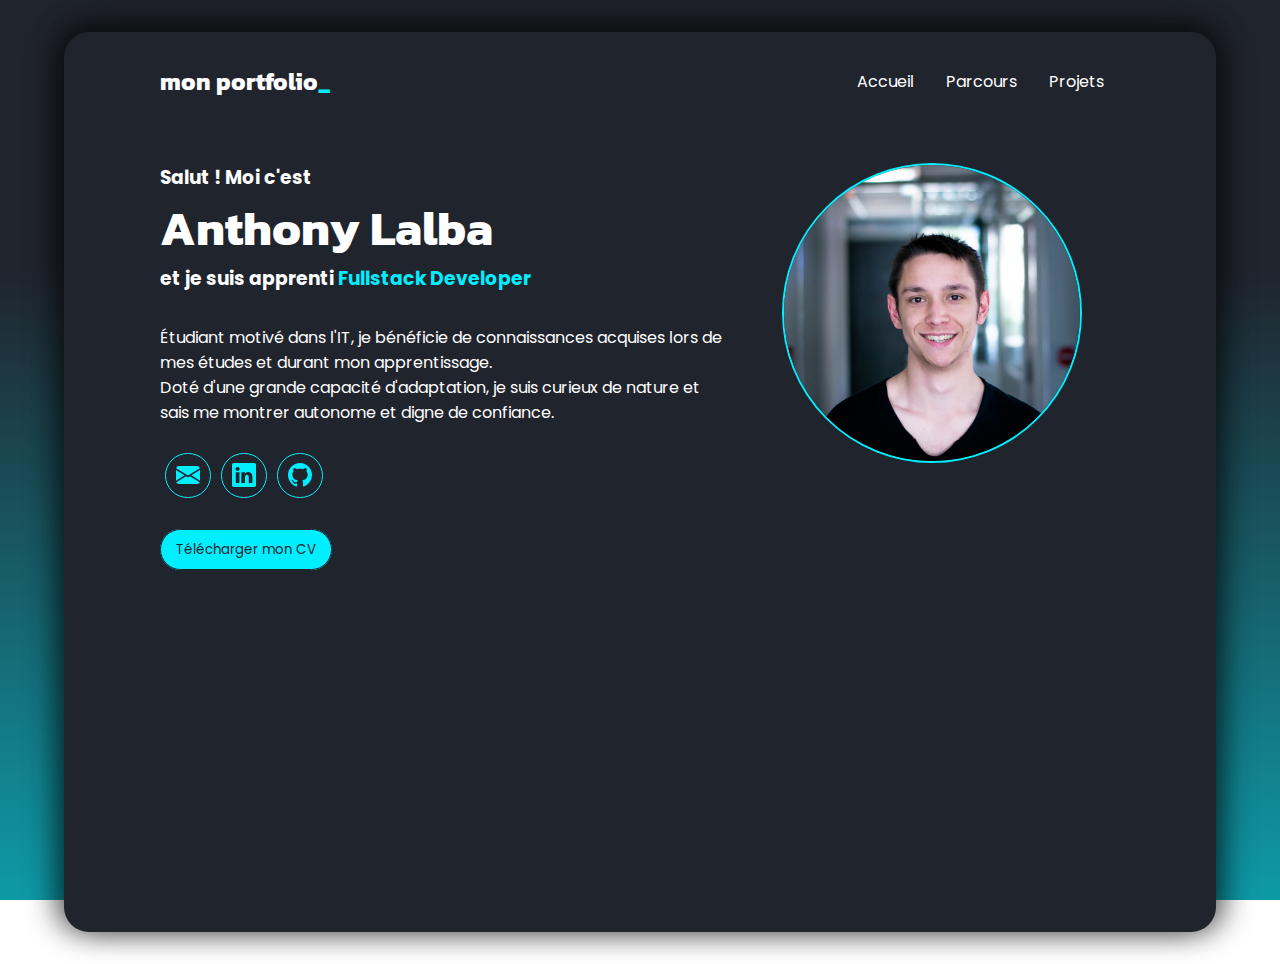
==== commit 8ffb901a: "Update parcours" ====
--- a/index.html
+++ b/index.html
@@ -31,7 +31,7 @@
       <ul class="header-list">
         <li class="header-list-item selected"><a href="index">Accueil</a></li>
         <li class="header-list-item"><a href="parcours">Parcours</a></li>
-        <li class="header-list-item"><a href="competences">Competences</a></li>
+        <!-- <li class="header-list-item"><a href="competences">Competences</a></li> -->
         <li class="header-list-item"><a href="projets">Projets</a></li>
         <!-- <li class="header-list-item"><a href="contact">Contact</a></li> -->
       </ul>
